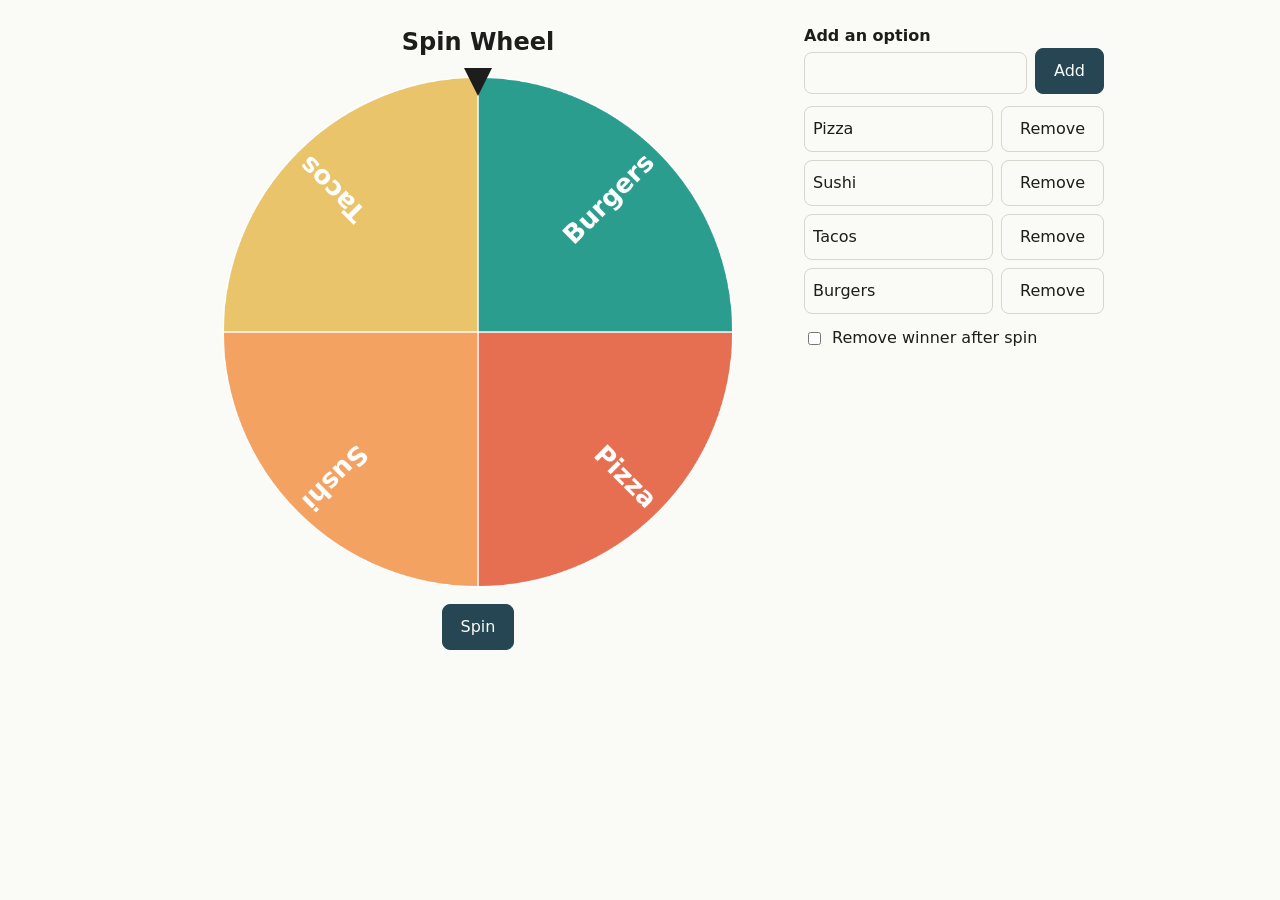
==== index.html @ bfcbd51f "Add spin wheel app and rigged 'stay-put' joke page - Normal wheel with editable options at / - Joke " ====
<!doctype html>
<html lang="en">
<head>
<meta charset="utf-8">
<meta name="viewport" content="width=device-width, initial-scale=1">
<title>Spin Wheel</title>
<link rel="stylesheet" href="style.css">
</head>
<body>
<main class="split">
  <section class="center" aria-label="Wheel">
    <h1>Spin Wheel</h1>
    <div class="stage">
      <canvas id="wheel" width="800" height="800" role="img" aria-label="Spinning wheel with your options"></canvas>
      <div class="pointer" aria-hidden="true"></div>
    </div>
    <button id="spin" type="button">Spin</button>
    <p id="result" class="result" role="status" aria-live="polite"></p>
  </section>
  <section aria-label="Options">
    <form id="add-form" class="row">
      <div style="flex:1">
        <label for="new-option">Add an option</label>
        <input id="new-option" type="text" maxlength="40" autocomplete="off">
      </div>
      <button type="submit" style="align-self:flex-end">Add</button>
    </form>
    <ul id="options" class="options"></ul>
    <div class="row">
      <label class="row" style="font-weight:400;margin:0;align-items:center">
        <input id="remove-winner" type="checkbox"> Remove winner after spin
      </label>
    </div>
    <p id="error" class="muted" role="alert"></p>
  </section>
</main>
<script src="wheel.js"></script>
<script src="app.js"></script>
</body>
</html>
---- style.css ----
:root { --bg:#fafaf7; --fg:#1d1d1b; --muted:#5c5c57; --accent:#264653; --border:#d6d6cf; }
@media (prefers-color-scheme: dark) {
  :root { --bg:#161616; --fg:#f2f2ee; --muted:#a8a8a0; --accent:#8ab17d; --border:#3a3a38; }
}
* { box-sizing: border-box; }
body { margin:0; background:var(--bg); color:var(--fg); font:16px/1.5 system-ui,sans-serif; }
main { max-width:960px; margin:0 auto; padding:24px 16px; display:grid; gap:24px; }
@media (min-width:760px) { main.split { grid-template-columns: 1fr 300px; align-items:start; } }
h1 { margin:0; font-size:1.5rem; }
.stage { position:relative; width:100%; max-width:520px; margin:0 auto; }
.stage canvas { width:100%; height:auto; display:block; }
.pointer { position:absolute; top:-4px; left:50%; transform:translateX(-50%); width:0; height:0;
  border-left:14px solid transparent; border-right:14px solid transparent; border-top:28px solid var(--fg); }
button { font:inherit; padding:10px 18px; border-radius:8px; border:1px solid var(--accent);
  background:var(--accent); color:var(--bg); cursor:pointer; }
button.secondary { background:transparent; color:var(--fg); border-color:var(--border); }
button:disabled { opacity:.5; cursor:not-allowed; }
:focus-visible { outline:3px solid #2a9d8f; outline-offset:2px; }
label { display:block; font-weight:600; margin-bottom:4px; }
textarea, input[type=text] { width:100%; font:inherit; padding:8px; border-radius:8px;
  border:1px solid var(--border); background:transparent; color:var(--fg); }
ul.options { list-style:none; padding:0; margin:12px 0; display:grid; gap:8px; }
ul.options li { display:flex; gap:8px; }
.row { display:flex; gap:8px; flex-wrap:wrap; }
.result { text-align:center; font-size:1.5rem; font-weight:700; min-height:2.2em; }
.muted { color:var(--muted); font-size:.9rem; }
.center { text-align:center; display:grid; gap:12px; justify-items:center; }
a { color:var(--accent); }
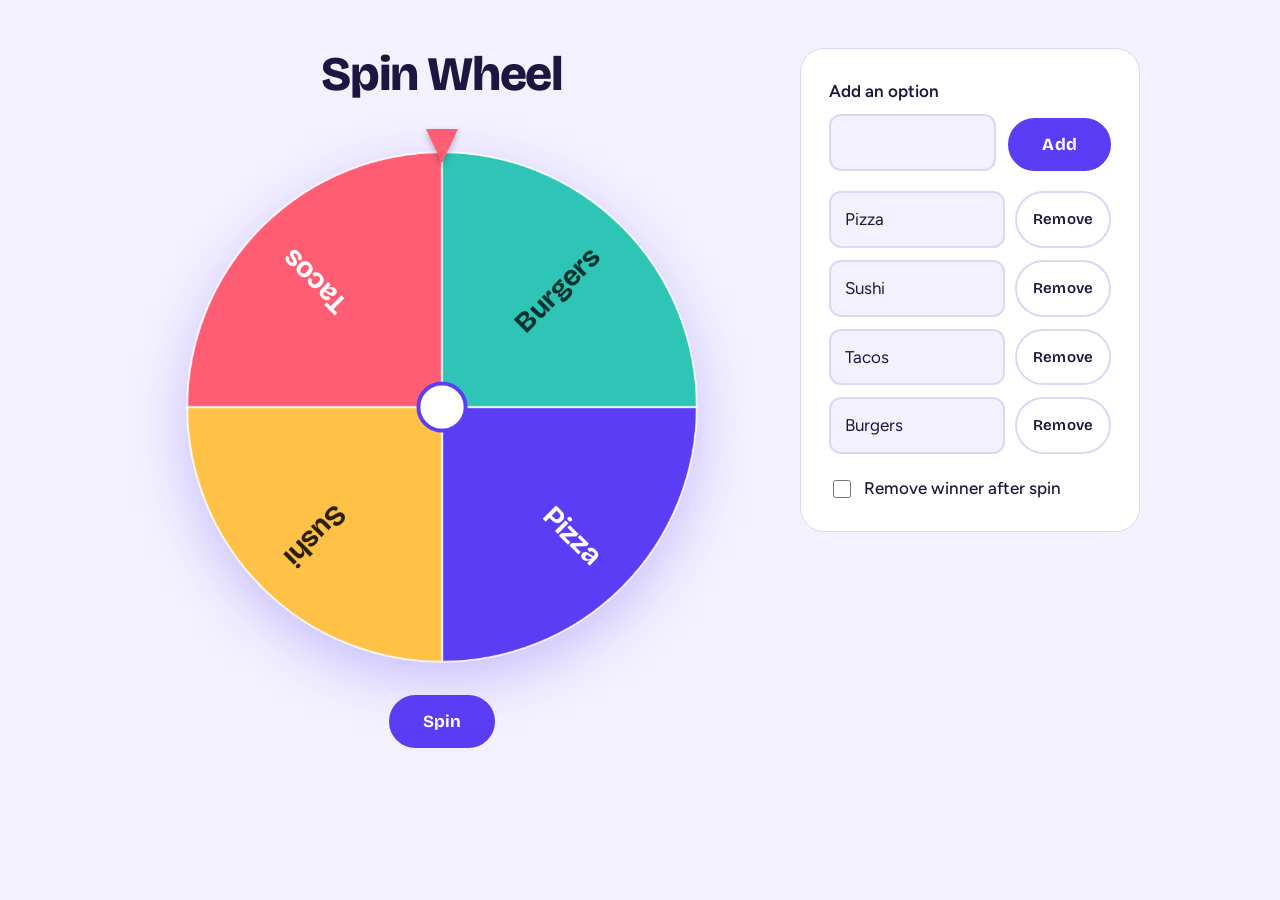
==== commit fa6460ca: "Redesign UI and add full-screen result flash - Restyle with an indigo/violet palette, Bricolage Grot" ====
--- a/index.html
+++ b/index.html
@@ -4,6 +4,9 @@
 <meta charset="utf-8">
 <meta name="viewport" content="width=device-width, initial-scale=1">
 <title>Spin Wheel</title>
+<link rel="preconnect" href="https://fonts.googleapis.com">
+<link rel="preconnect" href="https://fonts.gstatic.com" crossorigin>
+<link rel="stylesheet" href="https://fonts.googleapis.com/css2?family=Bricolage+Grotesque:opsz,wght@12..96,600;12..96,700;12..96,800&family=Figtree:wght@400;500;600&display=swap">
 <link rel="stylesheet" href="style.css">
 </head>
 <body>
@@ -27,7 +30,7 @@
     </form>
     <ul id="options" class="options"></ul>
     <div class="row">
-      <label class="row" style="font-weight:400;margin:0;align-items:center">
+      <label class="check">
         <input id="remove-winner" type="checkbox"> Remove winner after spin
       </label>
     </div>
@@ -35,6 +38,7 @@
   </section>
 </main>
 <script src="wheel.js"></script>
+<script src="flash.js"></script>
 <script src="app.js"></script>
 </body>
 </html>
--- a/style.css
+++ b/style.css
@@ -1,28 +1,111 @@
-:root { --bg:#fafaf7; --fg:#1d1d1b; --muted:#5c5c57; --accent:#264653; --border:#d6d6cf; }
+:root {
+  --bg: #f4f1ff;
+  --surface: #ffffff;
+  --fg: #1b1740;
+  --muted: #5d5a82;
+  --accent: #5b3df5;
+  --accent-fg: #ffffff;
+  --border: #dcd6f7;
+  --focus: #ff5d73;
+  --display: "Bricolage Grotesque", system-ui, sans-serif;
+  --body: "Figtree", system-ui, sans-serif;
+}
 @media (prefers-color-scheme: dark) {
-  :root { --bg:#161616; --fg:#f2f2ee; --muted:#a8a8a0; --accent:#8ab17d; --border:#3a3a38; }
+  :root {
+    --bg: #14112e;
+    --surface: #1e1a45;
+    --fg: #f2f0ff;
+    --muted: #aaa5d8;
+    --accent: #9a8bff;
+    --accent-fg: #14112e;
+    --border: #342f66;
+    --focus: #ffc247;
+  }
 }
 * { box-sizing: border-box; }
-body { margin:0; background:var(--bg); color:var(--fg); font:16px/1.5 system-ui,sans-serif; }
-main { max-width:960px; margin:0 auto; padding:24px 16px; display:grid; gap:24px; }
-@media (min-width:760px) { main.split { grid-template-columns: 1fr 300px; align-items:start; } }
-h1 { margin:0; font-size:1.5rem; }
-.stage { position:relative; width:100%; max-width:520px; margin:0 auto; }
-.stage canvas { width:100%; height:auto; display:block; }
-.pointer { position:absolute; top:-4px; left:50%; transform:translateX(-50%); width:0; height:0;
-  border-left:14px solid transparent; border-right:14px solid transparent; border-top:28px solid var(--fg); }
-button { font:inherit; padding:10px 18px; border-radius:8px; border:1px solid var(--accent);
-  background:var(--accent); color:var(--bg); cursor:pointer; }
-button.secondary { background:transparent; color:var(--fg); border-color:var(--border); }
-button:disabled { opacity:.5; cursor:not-allowed; }
-:focus-visible { outline:3px solid #2a9d8f; outline-offset:2px; }
-label { display:block; font-weight:600; margin-bottom:4px; }
-textarea, input[type=text] { width:100%; font:inherit; padding:8px; border-radius:8px;
-  border:1px solid var(--border); background:transparent; color:var(--fg); }
-ul.options { list-style:none; padding:0; margin:12px 0; display:grid; gap:8px; }
-ul.options li { display:flex; gap:8px; }
-.row { display:flex; gap:8px; flex-wrap:wrap; }
-.result { text-align:center; font-size:1.5rem; font-weight:700; min-height:2.2em; }
-.muted { color:var(--muted); font-size:.9rem; }
-.center { text-align:center; display:grid; gap:12px; justify-items:center; }
-a { color:var(--accent); }
+body {
+  margin: 0;
+  background: var(--bg);
+  color: var(--fg);
+  font: 400 1.0625rem/1.7 var(--body);
+  -webkit-font-smoothing: antialiased;
+}
+main { max-width: 1040px; margin: 0 auto; padding: 48px 20px 72px; display: grid; gap: 48px; }
+@media (min-width: 800px) { main.split { grid-template-columns: 1fr 340px; align-items: start; gap: 56px; } }
+h1 {
+  margin: 0;
+  font: 800 clamp(2rem, 5vw, 3rem)/1.1 var(--display);
+  letter-spacing: -0.025em;
+  text-wrap: balance;
+}
+.center { text-align: center; display: grid; gap: 28px; justify-items: center; }
+.stage { position: relative; width: 100%; max-width: 520px; margin: 0 auto; padding-top: 18px; }
+.stage canvas { width: 100%; height: auto; display: block; filter: drop-shadow(0 18px 28px rgba(91, 61, 245, 0.28)); }
+.pointer {
+  position: absolute; top: 0; left: 50%; transform: translateX(-50%);
+  width: 0; height: 0;
+  border-left: 16px solid transparent; border-right: 16px solid transparent;
+  border-top: 34px solid var(--focus);
+  filter: drop-shadow(0 3px 3px rgba(0, 0, 0, 0.25));
+}
+button {
+  font: 700 1.0625rem/1 var(--display);
+  letter-spacing: 0.01em;
+  padding: 16px 32px;
+  border-radius: 999px;
+  border: 2px solid var(--accent);
+  background: var(--accent);
+  color: var(--accent-fg);
+  cursor: pointer;
+  transition: transform 0.12s ease;
+}
+button:hover:not(:disabled) { transform: translateY(-1px); }
+button:active:not(:disabled) { transform: translateY(1px); }
+button.secondary {
+  background: transparent; color: var(--fg); border-color: var(--border);
+  padding: 10px 16px; font-size: 0.9375rem; font-weight: 600;
+}
+button:disabled { opacity: 0.5; cursor: not-allowed; }
+:focus-visible { outline: 3px solid var(--focus); outline-offset: 3px; }
+label { display: block; font-weight: 600; margin-bottom: 8px; }
+input[type=text] {
+  width: 100%; font: inherit; padding: 12px 14px; border-radius: 12px;
+  border: 2px solid var(--border); background: var(--bg); color: var(--fg);
+}
+input[type=checkbox] { width: 1.1rem; height: 1.1rem; accent-color: var(--accent); }
+section[aria-label="Options"] {
+  background: var(--surface); border: 1px solid var(--border);
+  border-radius: 24px; padding: 28px;
+}
+ul.options { list-style: none; padding: 0; margin: 20px 0; display: grid; gap: 12px; }
+ul.options li { display: flex; gap: 10px; }
+.row { display: flex; gap: 12px; flex-wrap: wrap; }
+.row label.check { display: flex; gap: 10px; align-items: center; font-weight: 500; margin: 0; }
+.result { font: 800 clamp(1.75rem, 5vw, 2.5rem)/1.2 var(--display); letter-spacing: -0.02em; min-height: 1.3em; margin: 0; }
+.muted { color: var(--muted); font-size: 1rem; margin: 0; }
+a { color: var(--accent); }
+@media (prefers-reduced-motion: reduce) { button { transition: none; } }
+
+/* Result flash */
+.flash {
+  position: fixed; inset: 0; z-index: 10;
+  display: flex; align-items: center; justify-content: center;
+  padding: max(24px, env(safe-area-inset-top)) max(24px, env(safe-area-inset-right))
+           max(24px, env(safe-area-inset-bottom)) max(24px, env(safe-area-inset-left));
+  background: color-mix(in srgb, var(--bg) 90%, transparent);
+  -webkit-backdrop-filter: blur(6px); backdrop-filter: blur(6px);
+  opacity: 0; visibility: hidden; pointer-events: none;
+  transition: opacity 0.7s ease, visibility 0s linear 0.7s;
+}
+.flash.show { opacity: 1; visibility: visible; transition: opacity 0.25s ease; }
+.flash-text {
+  margin: 0; max-width: 100%;
+  font: 800 clamp(3rem, 18vw, 8rem)/1.05 var(--display);
+  letter-spacing: -0.03em; text-align: center;
+  overflow-wrap: anywhere; text-wrap: balance;
+  transform: scale(0.92); transition: transform 0.7s ease;
+}
+.flash.show .flash-text { transform: scale(1); transition: transform 0.35s cubic-bezier(0.2, 0.9, 0.3, 1.2); }
+@media (prefers-reduced-motion: reduce) {
+  .flash, .flash.show, .flash-text, .flash.show .flash-text { transition: none; }
+}
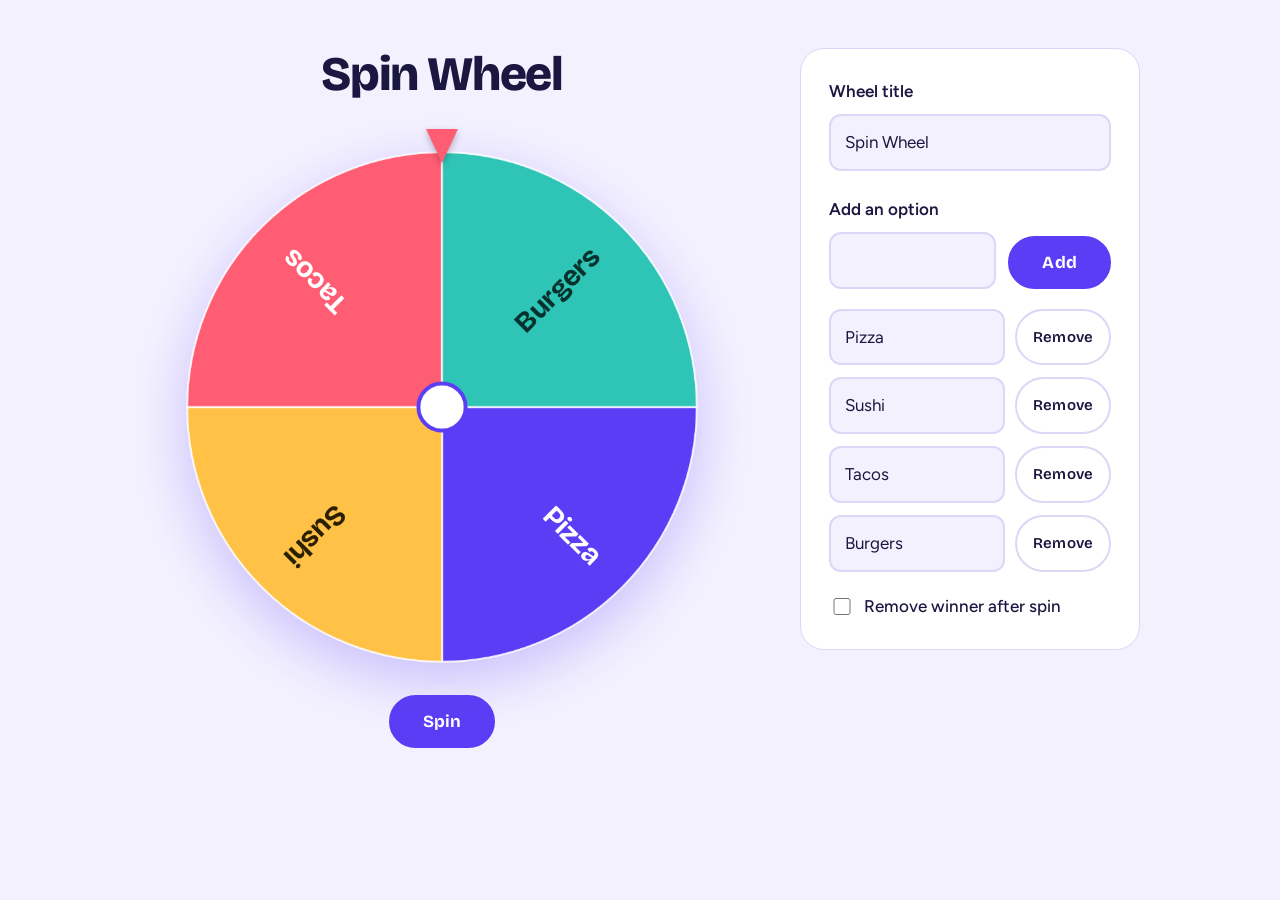
==== commit 3106a0a5: "Add editable wheel title field Add a "Wheel title" text field at the top of the options panel. Typin" ====
--- a/index.html
+++ b/index.html
@@ -12,7 +12,7 @@
 <body>
 <main class="split">
   <section class="center" aria-label="Wheel">
-    <h1>Spin Wheel</h1>
+    <h1 id="wheel-title">Spin Wheel</h1>
     <div class="stage">
       <canvas id="wheel" width="800" height="800" role="img" aria-label="Spinning wheel with your options"></canvas>
       <div class="pointer" aria-hidden="true"></div>
@@ -21,6 +21,10 @@
     <p id="result" class="result" role="status" aria-live="polite"></p>
   </section>
   <section aria-label="Options">
+    <div class="field">
+      <label for="title">Wheel title</label>
+      <input id="title" type="text" value="Spin Wheel" maxlength="60" autocomplete="off">
+    </div>
     <form id="add-form" class="row">
       <div style="flex:1">
         <label for="new-option">Add an option</label>
--- a/style.css
+++ b/style.css
@@ -86,26 +86,28 @@
 a { color: var(--accent); }
 @media (prefers-reduced-motion: reduce) { button { transition: none; } }
 
-/* Result flash */
+/* Result flash: dimmed, blurred backdrop; text centred on the wheel */
 .flash {
   position: fixed; inset: 0; z-index: 10;
-  display: flex; align-items: center; justify-content: center;
-  padding: max(24px, env(safe-area-inset-top)) max(24px, env(safe-area-inset-right))
-           max(24px, env(safe-area-inset-bottom)) max(24px, env(safe-area-inset-left));
-  background: color-mix(in srgb, var(--bg) 90%, transparent);
+  background: color-mix(in srgb, var(--bg) 85%, transparent);
   -webkit-backdrop-filter: blur(6px); backdrop-filter: blur(6px);
-  opacity: 0; visibility: hidden; pointer-events: none;
+  pointer-events: none;
+  opacity: 0; visibility: hidden;
   transition: opacity 0.7s ease, visibility 0s linear 0.7s;
 }
 .flash.show { opacity: 1; visibility: visible; transition: opacity 0.25s ease; }
 .flash-text {
-  margin: 0; max-width: 100%;
+  position: absolute; left: 50%; top: 50%;       /* JS moves this to the wheel centre */
+  margin: 0; width: max-content; max-width: calc(100vw - 48px);
   font: 800 clamp(3rem, 18vw, 8rem)/1.05 var(--display);
   letter-spacing: -0.03em; text-align: center;
   overflow-wrap: anywhere; text-wrap: balance;
-  transform: scale(0.92); transition: transform 0.7s ease;
+  transform: translate(-50%, -50%) scale(0.92);
+  transition: transform 0.7s ease;
 }
-.flash.show .flash-text { transform: scale(1); transition: transform 0.35s cubic-bezier(0.2, 0.9, 0.3, 1.2); }
+.flash.show .flash-text { transform: translate(-50%, -50%) scale(1); transition: transform 0.35s cubic-bezier(0.2, 0.9, 0.3, 1.2); }
 @media (prefers-reduced-motion: reduce) {
   .flash, .flash.show, .flash-text, .flash.show .flash-text { transition: none; }
 }
+
+.field { margin-bottom: 24px; }
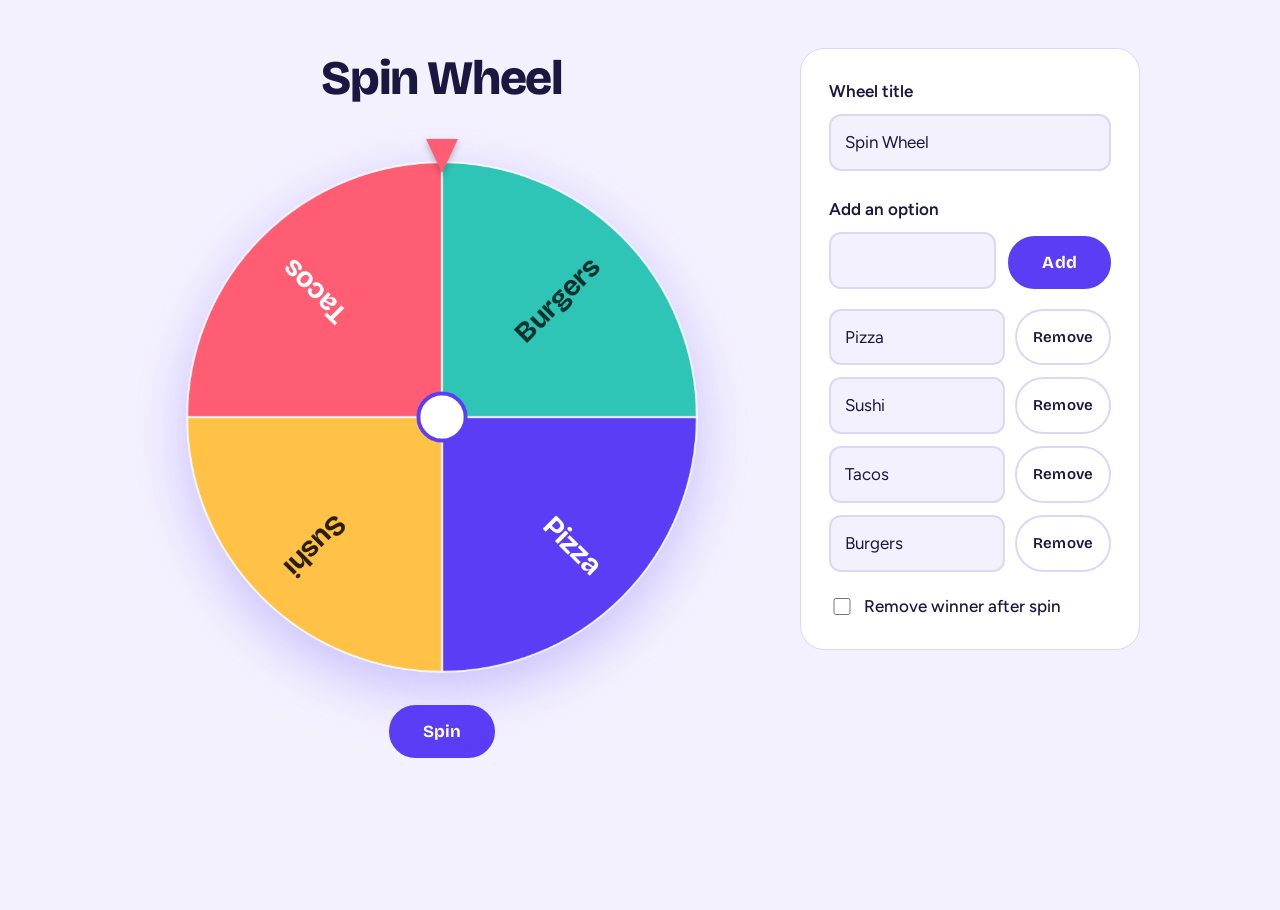
==== commit 0d3613fd: "Make wheel heading editable in place The wheel heading is now an editable text input styled like a h" ====
--- a/index.html
+++ b/index.html
@@ -12,7 +12,7 @@
 <body>
 <main class="split">
   <section class="center" aria-label="Wheel">
-    <h1 id="wheel-title">Spin Wheel</h1>
+    <h1><input id="wheel-title" class="title-input" type="text" value="Spin Wheel" maxlength="60" aria-label="Wheel title" autocomplete="off"></h1>
     <div class="stage">
       <canvas id="wheel" width="800" height="800" role="img" aria-label="Spinning wheel with your options"></canvas>
       <div class="pointer" aria-hidden="true"></div>
--- a/style.css
+++ b/style.css
@@ -111,3 +111,15 @@
 }
 
 .field { margin-bottom: 24px; }
+
+/* Heading that doubles as an editable title */
+.center h1 { width: 100%; }
+h1 .title-input {
+  width: 100%; max-width: 100%;
+  font: inherit; letter-spacing: inherit; color: inherit; text-align: center;
+  background: transparent; border: 0; border-bottom: 2px dashed transparent;
+  border-radius: 8px; padding: 4px 8px;
+  text-overflow: ellipsis;
+}
+h1 .title-input:hover { border-bottom-color: var(--border); }
+h1 .title-input:focus-visible { border-bottom-color: transparent; }
